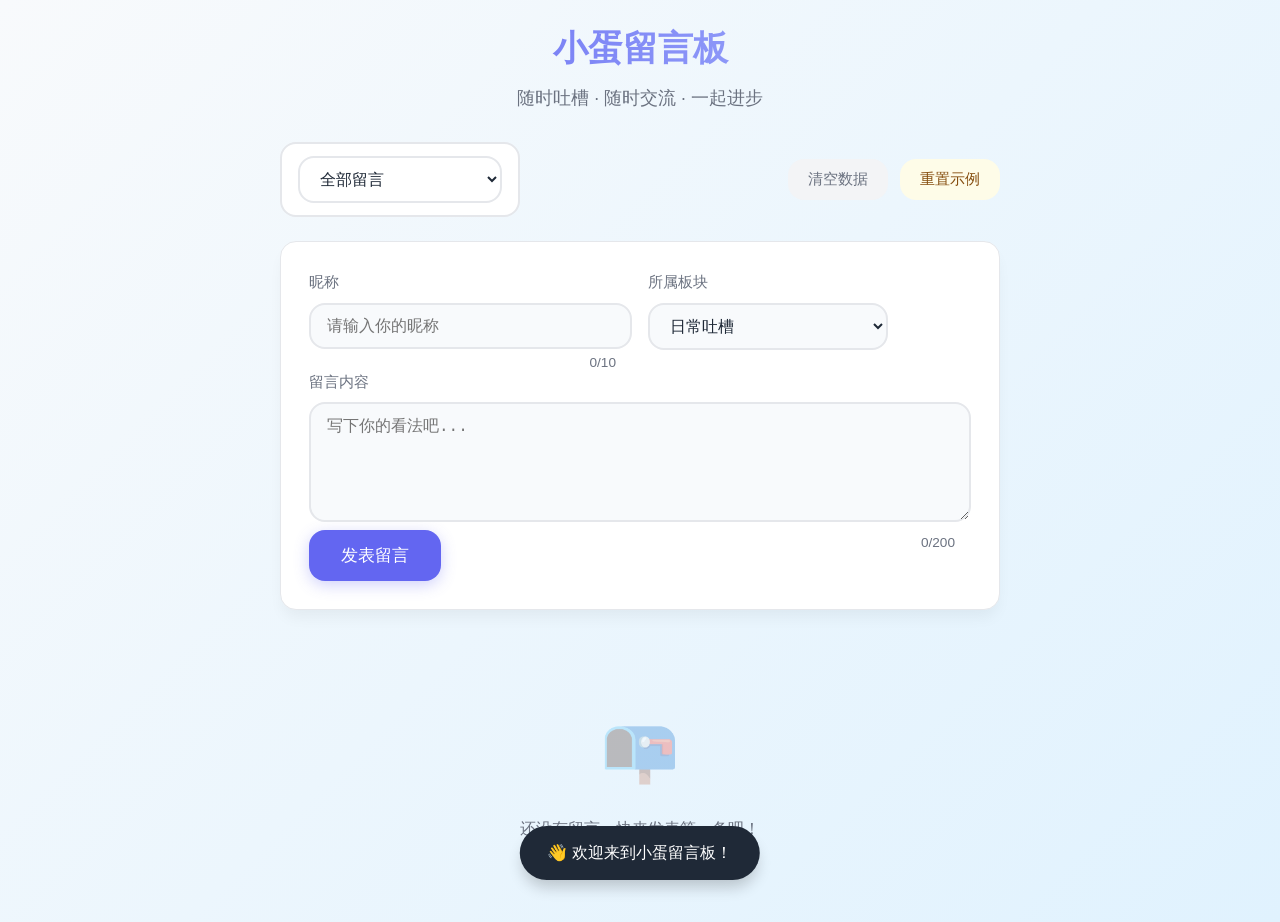
==== index.html @ 100689e5 "Add files via upload" ====
<!DOCTYPE html>
<html lang="zh-CN">
<head>
    <meta charset="UTF-8">
    <meta name="viewport" content="width=device-width, initial-scale=1.0">
    <title>小蛋留言板</title>
    <link rel="stylesheet" href="style.css">
</head>
<body>
    <div class="container">
        <header class="header">
            <h1>小蛋留言板</h1>
            <p class="header-subtitle">随时吐槽 · 随时交流 · 一起进步</p>
        </header>

        <div class="control-bar">
            <div class="section-select">
                <select id="section-select" class="section-select">
                    <option value="全部">全部留言</option>
                    <option value="日常吐槽">日常吐槽</option>
                    <option value="搞笑搞怪">搞笑搞怪</option>
                    <option value="求助问答">求助问答</option>
                    <option value="灵感脑洞">灵感脑洞</option>
                </select>
            </div>

            <div class="control-buttons">
                <button id="reset-btn" class="btn reset-btn">清空数据</button>
                <button id="reset-demo-btn" class="btn reset-demo-btn">重置示例</button>
            </div>
        </div>

        <div class="form-card">
            <form id="comment-form">
                <div class="form-row">
                    <div class="form-group">
                        <label for="nickname">昵称</label>
                        <input type="text" id="nickname" placeholder="请输入你的昵称" required>
                        <div class="char-count" id="nickname-count">0/10</div>
                    </div>

                    <div class="form-group">
                        <label for="section">所属板块</label>
                        <select id="section" class="section-select">
                            <option value="日常吐槽">日常吐槽</option>
                            <option value="搞笑搞怪">搞笑搞怪</option>
                            <option value="求助问答">求助问答</option>
                            <option value="灵感脑洞">灵感脑洞</option>
                        </select>
                    </div>
                </div>

                <div class="form-group full-width">
                    <label for="content">留言内容</label>
                    <textarea id="content" placeholder="写下你的看法吧..." rows="3" required></textarea>
                    <div class="char-count" id="content-count">0/200</div>
                </div>

                <button type="submit" class="btn submit-btn">发表留言</button>
            </form>
        </div>

        <div class="comments-list" id="comments-list"></div>

        <div class="empty-state" id="empty-state">
            <div class="empty-icon">📭</div>
            <p>还没有留言，快来发表第一条吧！</p>
        </div>
    </div>

    <script src="script.js"></script>
</body>
</html>
---- style.css ----
/* =============================================
   小蛋留言板 - 样式文件
   ============================================= */

:root {
    --primary-color: #6366f1;
    --primary-hover: #4f46e5;
    --text-color: #1f2937;
    --text-light: #6b7280;
    --bg-card: #ffffff;
    --bg-secondary: #f8fafc;
    --border-color: #e5e7eb;
    --success-color: #10b981;
    --danger-color: #ef4444;
    --radius: 16px;
    --transition: all 0.3s cubic-bezier(0.4, 0, 0.2, 1);
}

* {
    margin: 0;
    padding: 0;
    box-sizing: border-box;
}

body {
    font-family: 'Microsoft YaHei', -apple-system, BlinkMacSystemFont, 'Segoe UI', Roboto, sans-serif;
    background: linear-gradient(135deg, #f8fafc 0%, #e0f2fe 100%);
    color: var(--text-color);
    line-height: 1.6;
    padding: 20px 10px;
    min-height: 100vh;
}

.container {
    max-width: 720px;
    margin: 0 auto;
}

.header {
    text-align: center;
    margin-bottom: 30px;
}

.header h1 {
    font-size: 2.2rem;
    font-weight: 700;
    background: linear-gradient(90deg, var(--primary-color), #a5b4fc);
    -webkit-background-clip: text;
    -webkit-text-fill-color: transparent;
    margin-bottom: 8px;
}

.header-subtitle {
    color: var(--text-light);
    font-size: 1.1rem;
}

.control-bar {
    display: flex;
    justify-content: space-between;
    align-items: center;
    margin-bottom: 24px;
    flex-wrap: wrap;
    gap: 16px;
}

.section-select {
    padding: 12px 16px;
    font-size: 1rem;
    border-radius: var(--radius);
    border: 2px solid var(--border-color);
    background: var(--bg-card);
    color: var(--text-color);
    cursor: pointer;
    transition: var(--transition);
    width: 100%;
    max-width: 240px;
}

.section-select:hover {
    border-color: var(--primary-color);
}

.section-select:focus {
    outline: none;
    border-color: var(--primary-color);
    box-shadow: 0 0 0 3px rgba(99, 102, 241, 0.2);
}

.control-buttons {
    display: flex;
    gap: 12px;
}

.btn {
    padding: 10px 20px;
    border-radius: var(--radius);
    font-weight: 500;
    cursor: pointer;
    transition: var(--transition);
    font-size: 0.95rem;
    border: none;
    display: inline-flex;
    align-items: center;
    justify-content: center;
    gap: 6px;
}

.btn:hover {
    transform: translateY(-2px);
    box-shadow: 0 4px 12px rgba(0, 0, 0, 0.1);
}

.submit-btn {
    background: var(--primary-color);
    color: white;
    padding: 14px 32px;
    font-size: 1.05rem;
    box-shadow: 0 4px 15px rgba(99, 102, 241, 0.3);
}

.submit-btn:hover {
    background: var(--primary-hover);
}

.reset-btn {
    background: #f3f4f6;
    color: var(--text-light);
}

.reset-demo-btn {
    background: #fefce8;
    color: #854d0e;
}

.form-card {
    background: var(--bg-card);
    border-radius: var(--radius);
    padding: 28px;
    margin-bottom: 28px;
    box-shadow: 0 10px 15px -3px rgba(0, 0, 0, 0.05);
    border: 1px solid var(--border-color);
}

.form-row {
    display: flex;
    gap: 16px;
    margin-bottom: 20px;
    flex-wrap: wrap;
}

.form-group {
    flex: 1;
    min-width: 200px;
    position: relative;
}

.form-group label {
    display: block;
    margin-bottom: 8px;
    font-weight: 500;
    color: var(--text-light);
    font-size: 0.95rem;
}

.form-group input,
.form-group select,
.form-group textarea {
    width: 100%;
    padding: 12px 16px;
    border-radius: var(--radius);
    border: 2px solid var(--border-color);
    font-size: 1rem;
    transition: var(--transition);
    background: var(--bg-secondary);
}

.form-group input:focus,
.form-group select:focus,
.form-group textarea:focus {
    outline: none;
    border-color: var(--primary-color);
    box-shadow: 0 0 0 3px rgba(99, 102, 241, 0.2);
}

.form-group.full-width {
    flex: none;
    width: 100%;
}

.form-group.full-width textarea {
    resize: vertical;
    min-height: 120px;
}

.char-count {
    position: absolute;
    bottom: -24px;
    right: 16px;
    font-size: 0.85rem;
    color: var(--text-light);
    font-weight: 400;
}

.comments-list {
    display: flex;
    flex-direction: column;
    gap: 16px;
}

.comment-card {
    background: var(--bg-card);
    border-radius: var(--radius);
    padding: 20px;
    box-shadow: 0 4px 6px -1px rgba(0, 0, 0, 0.05);
    border: 1px solid var(--border-color);
    transition: var(--transition);
    position: relative;
}

.comment-card:hover {
    transform: translateY(-4px);
    box-shadow: 0 10px 15px -3px rgba(0, 0, 0, 0.1);
}

.comment-header {
    display: flex;
    align-items: center;
    gap: 12px;
    margin-bottom: 12px;
}

.avatar {
    width: 42px;
    height: 42px;
    border-radius: 50%;
    background: linear-gradient(135deg, var(--primary-color), #a5b4fc);
    display: flex;
    align-items: center;
    justify-content: center;
    color: white;
    font-size: 1.3rem;
    font-weight: bold;
    box-shadow: 0 2px 4px rgba(0, 0, 0, 0.1);
    flex-shrink: 0;
}

.comment-meta {
    flex: 1;
}

.comment-author {
    font-weight: 600;
    color: var(--text-color);
}

.comment-time {
    font-size: 0.8rem;
    color: var(--text-light);
}

.comment-section {
    font-size: 0.9rem;
    color: var(--text-light);
    margin-bottom: 12px;
}

.comment-content {
    font-size: 1.02rem;
    line-height: 1.7;
    color: var(--text-color);
    margin-bottom: 16px;
    white-space: pre-wrap;
}

.comment-actions {
    display: flex;
    align-items: center;
    gap: 20px;
}

.like-btn {
    display: flex;
    align-items: center;
    gap: 6px;
    background: none;
    border: none;
    color: #ef4444;
    font-size: 1rem;
    cursor: pointer;
    transition: var(--transition);
    padding: 6px 12px;
    border-radius: 9999px;
}

.like-btn:hover {
    background: #fee2e2;
}

.like-btn.liked {
    color: #ef4444;
    background: #fee2e2;
}

.like-count {
    font-weight: 600;
    font-size: 0.95rem;
}

.like-btn svg {
    width: 18px;
    height: 18px;
    fill: currentColor;
}

.empty-state {
    text-align: center;
    padding: 60px 20px;
    color: var(--text-light);
}

.empty-state .empty-icon {
    font-size: 4rem;
    margin-bottom: 16px;
    opacity: 0.3;
}

/* 响应式 */
@media (max-width: 640px) {
    .form-row {
        flex-direction: column;
        gap: 16px;
    }
    
    .form-group {
        flex: none;
        width: 100%;
    }
    
    .header h1 {
        font-size: 1.8rem;
    }
    
    .header-subtitle {
        font-size: 1rem;
    }
    
    .control-buttons {
        flex-direction: column;
        width: 100%;
        gap: 10px;
    }
    
    .btn {
        width: 100%;
        justify-content: center;
    }
}
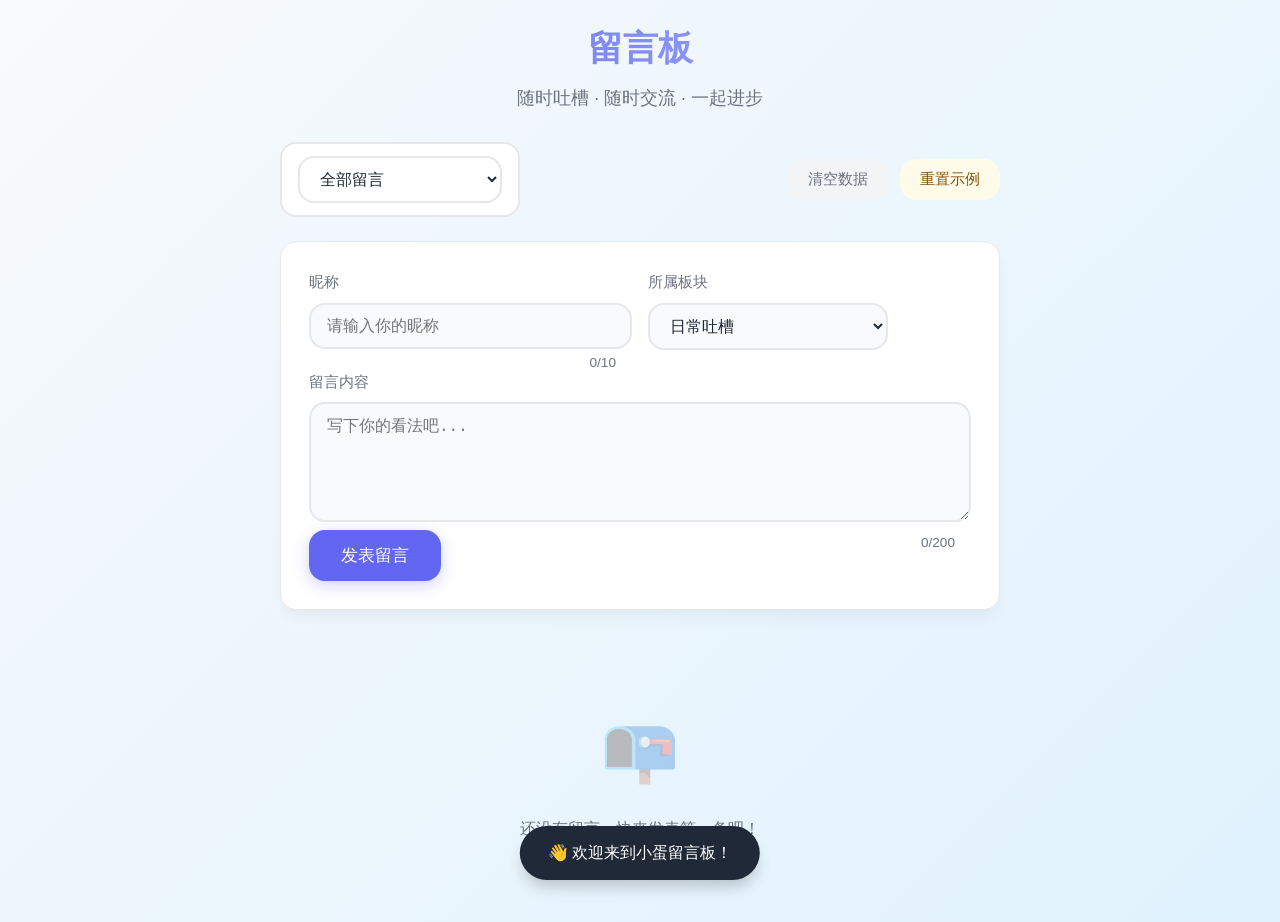
==== commit e80e63db: "Change title and header text to '留言板'" ====
--- a/index.html
+++ b/index.html
@@ -3,13 +3,13 @@
 <head>
     <meta charset="UTF-8">
     <meta name="viewport" content="width=device-width, initial-scale=1.0">
-    <title>小蛋留言板</title>
+    <title>留言板</title>
     <link rel="stylesheet" href="style.css">
 </head>
 <body>
     <div class="container">
         <header class="header">
-            <h1>小蛋留言板</h1>
+            <h1>留言板</h1>
             <p class="header-subtitle">随时吐槽 · 随时交流 · 一起进步</p>
         </header>
 
@@ -70,4 +70,4 @@
 
     <script src="script.js"></script>
 </body>
-</html>+</html>
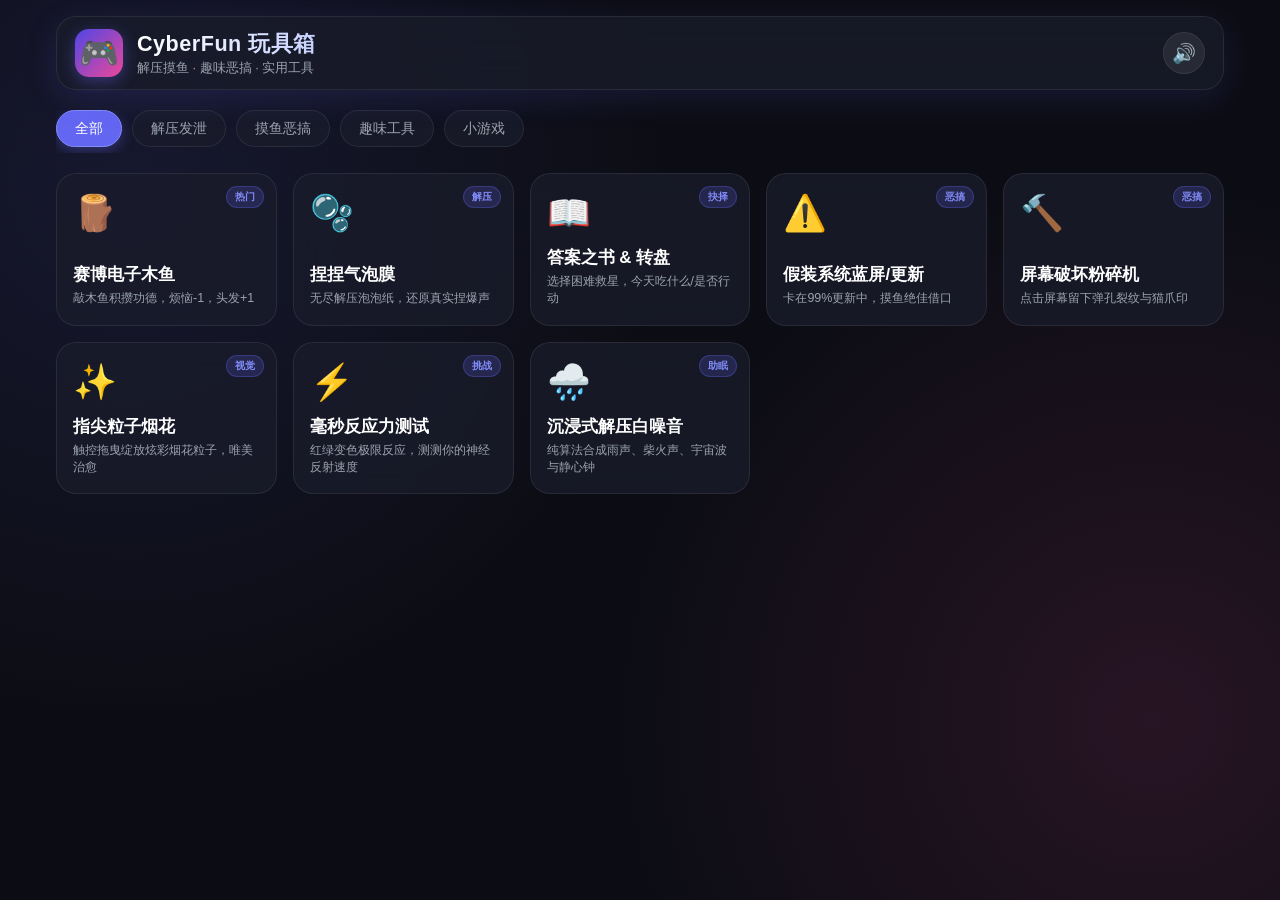
==== commit 58864a60: "Add files via upload" ====
--- a/index.html
+++ b/index.html
@@ -1,73 +1,140 @@
 <!DOCTYPE html>
 <html lang="zh-CN">
 <head>
-    <meta charset="UTF-8">
-    <meta name="viewport" content="width=device-width, initial-scale=1.0">
-    <title>留言板</title>
-    <link rel="stylesheet" href="style.css">
+  <meta charset="UTF-8">
+  <meta name="viewport" content="width=device-width, initial-scale=1.0, maximum-scale=1.0, user-scalable=no, viewport-fit=cover">
+  <title>CyberFun 趣味解压玩具箱</title>
+  <link rel="stylesheet" href="css/style.css">
+  <meta name="theme-color" content="#12131C">
+  <meta name="apple-mobile-web-app-capable" content="yes">
+  <meta name="apple-mobile-web-app-status-bar-style" content="black-translucent">
 </head>
 <body>
-    <div class="container">
-        <header class="header">
-            <h1>留言板</h1>
-            <p class="header-subtitle">随时吐槽 · 随时交流 · 一起进步</p>
-        </header>
+  <div id="app-container">
+    <!-- 主页导航视图 -->
+    <header class="app-header" id="main-header">
+      <div class="logo-area">
+        <div class="logo-icon">🎮</div>
+        <div>
+          <h1 class="app-title">CyberFun 玩具箱</h1>
+          <p class="app-subtitle">解压摸鱼 · 趣味恶搞 · 实用工具</p>
+        </div>
+      </div>
+      <div class="header-actions">
+        <button id="theme-sound-toggle" class="icon-btn" title="静音/开启音效">🔊</button>
+      </div>
+    </header>
 
-        <div class="control-bar">
-            <div class="section-select">
-                <select id="section-select" class="section-select">
-                    <option value="全部">全部留言</option>
-                    <option value="日常吐槽">日常吐槽</option>
-                    <option value="搞笑搞怪">搞笑搞怪</option>
-                    <option value="求助问答">求助问答</option>
-                    <option value="灵感脑洞">灵感脑洞</option>
-                </select>
-            </div>
+    <!-- 首页卡片列表 -->
+    <main class="main-content" id="home-view">
+      <div class="category-tabs">
+        <button class="tab-btn active" data-cat="all">全部</button>
+        <button class="tab-btn" data-cat="relax">解压发泄</button>
+        <button class="tab-btn" data-cat="prank">摸鱼恶搞</button>
+        <button class="tab-btn" data-cat="tools">趣味工具</button>
+        <button class="tab-btn" data-cat="game">小游戏</button>
+      </div>
 
-            <div class="control-buttons">
-                <button id="reset-btn" class="btn reset-btn">清空数据</button>
-                <button id="reset-demo-btn" class="btn reset-demo-btn">重置示例</button>
-            </div>
+      <div class="card-grid" id="tools-grid">
+        <!-- 1. 电子木鱼 -->
+        <div class="tool-card" data-app="muyu" data-cat="relax">
+          <div class="card-badge">热门</div>
+          <div class="card-icon muyu-icon">🪵</div>
+          <div class="card-info">
+            <h3 class="card-title">赛博电子木鱼</h3>
+            <p class="card-desc">敲木鱼积攒功德，烦恼-1，头发+1</p>
+          </div>
         </div>
 
-        <div class="form-card">
-            <form id="comment-form">
-                <div class="form-row">
-                    <div class="form-group">
-                        <label for="nickname">昵称</label>
-                        <input type="text" id="nickname" placeholder="请输入你的昵称" required>
-                        <div class="char-count" id="nickname-count">0/10</div>
-                    </div>
-
-                    <div class="form-group">
-                        <label for="section">所属板块</label>
-                        <select id="section" class="section-select">
-                            <option value="日常吐槽">日常吐槽</option>
-                            <option value="搞笑搞怪">搞笑搞怪</option>
-                            <option value="求助问答">求助问答</option>
-                            <option value="灵感脑洞">灵感脑洞</option>
-                        </select>
-                    </div>
-                </div>
-
-                <div class="form-group full-width">
-                    <label for="content">留言内容</label>
-                    <textarea id="content" placeholder="写下你的看法吧..." rows="3" required></textarea>
-                    <div class="char-count" id="content-count">0/200</div>
-                </div>
-
-                <button type="submit" class="btn submit-btn">发表留言</button>
-            </form>
+        <!-- 2. 赛博气泡膜 -->
+        <div class="tool-card" data-app="bubble" data-cat="relax">
+          <div class="card-badge">解压</div>
+          <div class="card-icon">🫧</div>
+          <div class="card-info">
+            <h3 class="card-title">捏捏气泡膜</h3>
+            <p class="card-desc">无尽解压泡泡纸，还原真实捏爆声</p>
+          </div>
         </div>
 
-        <div class="comments-list" id="comments-list"></div>
+        <!-- 3. 答案之书与命运转盘 -->
+        <div class="tool-card" data-app="answers" data-cat="tools">
+          <div class="card-badge">抉择</div>
+          <div class="card-icon">📖</div>
+          <div class="card-info">
+            <h3 class="card-title">答案之书 & 转盘</h3>
+            <p class="card-desc">选择困难救星，今天吃什么/是否行动</p>
+          </div>
+        </div>
 
-        <div class="empty-state" id="empty-state">
-            <div class="empty-icon">📭</div>
-            <p>还没有留言，快来发表第一条吧！</p>
+        <!-- 4. 假装系统升级/蓝屏 -->
+        <div class="tool-card" data-app="fakeupdate" data-cat="prank">
+          <div class="card-badge">恶搞</div>
+          <div class="card-icon">⚠️</div>
+          <div class="card-info">
+            <h3 class="card-title">假装系统蓝屏/更新</h3>
+            <p class="card-desc">卡在99%更新中，摸鱼绝佳借口</p>
+          </div>
         </div>
+
+        <!-- 5. 屏幕碎屏恶搞 -->
+        <div class="tool-card" data-app="cracked" data-cat="prank">
+          <div class="card-badge">恶搞</div>
+          <div class="card-icon">🔨</div>
+          <div class="card-info">
+            <h3 class="card-title">屏幕破坏粉碎机</h3>
+            <p class="card-desc">点击屏幕留下弹孔裂纹与猫爪印</p>
+          </div>
+        </div>
+
+        <!-- 6. 指尖流光烟花 -->
+        <div class="tool-card" data-app="fireworks" data-cat="relax">
+          <div class="card-badge">视觉</div>
+          <div class="card-icon">✨</div>
+          <div class="card-info">
+            <h3 class="card-title">指尖粒子烟花</h3>
+            <p class="card-desc">触控拖曳绽放炫彩烟花粒子，唯美治愈</p>
+          </div>
+        </div>
+
+        <!-- 7. 反应力挑战 -->
+        <div class="tool-card" data-app="reaction" data-cat="game">
+          <div class="card-badge">挑战</div>
+          <div class="card-icon">⚡</div>
+          <div class="card-info">
+            <h3 class="card-title">毫秒反应力测试</h3>
+            <p class="card-desc">红绿变色极限反应，测测你的神经反射速度</p>
+          </div>
+        </div>
+
+        <!-- 8. 白噪音与发呆钟 -->
+        <div class="tool-card" data-app="whitenoise" data-cat="relax">
+          <div class="card-badge">助眠</div>
+          <div class="card-icon">🌧️</div>
+          <div class="card-info">
+            <h3 class="card-title">沉浸式解压白噪音</h3>
+            <p class="card-desc">纯算法合成雨声、柴火声、宇宙波与静心钟</p>
+          </div>
+        </div>
+      </div>
+    </main>
+
+    <!-- 各独立小程序视图容器 (Modal / Page) -->
+    <div id="sub-app-view" class="sub-app-view hidden">
+      <!-- 统一顶部导航栏 -->
+      <nav class="sub-nav">
+        <button id="btn-back" class="nav-back-btn">
+          <span class="back-arrow">‹</span> 返回
+        </button>
+        <h2 id="sub-title" class="sub-title">小程序名称</h2>
+        <div class="sub-actions" id="sub-actions"></div>
+      </nav>
+
+      <!-- 小程序实际内容区域 -->
+      <div class="sub-content" id="sub-container"></div>
     </div>
+  </div>
 
-    <script src="script.js"></script>
+  <script src="js/audio.js"></script>
+  <script src="js/app.js"></script>
 </body>
 </html>
--- a/css/style.css
+++ b/css/style.css
@@ -0,0 +1,999 @@
+/* ===================================================
+   CyberFun 全局样式与现代化响应式设计 (Mobile & Desktop)
+   =================================================== */
+
+:root {
+  --bg-main: #0c0d14;
+  --bg-card: rgba(26, 28, 43, 0.75);
+  --bg-card-hover: rgba(38, 41, 64, 0.85);
+  --card-border: rgba(255, 255, 255, 0.08);
+  --primary: #6366f1;
+  --primary-light: #818cf8;
+  --accent: #ec4899;
+  --accent-cyan: #06b6d4;
+  --accent-green: #10b981;
+  --accent-yellow: #f59e0b;
+  --text-main: #f3f4f6;
+  --text-muted: #9ca3af;
+  --radius-lg: 20px;
+  --radius-md: 14px;
+  --radius-sm: 8px;
+  --shadow-glow: 0 8px 32px 0 rgba(99, 102, 241, 0.15);
+  --font-family: -apple-system, BlinkMacSystemFont, "Segoe UI", Roboto, "Helvetica Neue", Arial, sans-serif;
+  --safe-top: env(safe-area-inset-top, 0px);
+  --safe-bottom: env(safe-area-inset-bottom, 0px);
+}
+
+* {
+  margin: 0;
+  padding: 0;
+  box-sizing: border-box;
+  -webkit-tap-highlight-color: transparent;
+  user-select: none;
+}
+
+body {
+  font-family: var(--font-family);
+  background-color: var(--bg-main);
+  color: var(--text-main);
+  min-height: 100vh;
+  min-height: 100dvh;
+  overflow-x: hidden;
+  background-image: 
+    radial-gradient(circle at 10% 20%, rgba(99, 102, 241, 0.12) 0%, transparent 40%),
+    radial-gradient(circle at 90% 80%, rgba(236, 72, 153, 0.12) 0%, transparent 40%);
+  background-attachment: fixed;
+}
+
+/* 容器布局 */
+#app-container {
+  display: flex;
+  flex-direction: column;
+  min-height: 100vh;
+  min-height: 100dvh;
+  max-width: 1200px;
+  margin: 0 auto;
+  padding: calc(var(--safe-top) + 16px) 16px calc(var(--safe-bottom) + 24px) 16px;
+}
+
+/* 顶部导航 Header */
+.app-header {
+  display: flex;
+  justify-content: space-between;
+  align-items: center;
+  margin-bottom: 20px;
+  padding: 12px 18px;
+  background: var(--bg-card);
+  backdrop-filter: blur(16px);
+  -webkit-backdrop-filter: blur(16px);
+  border: 1px solid var(--card-border);
+  border-radius: var(--radius-lg);
+  box-shadow: var(--shadow-glow);
+}
+
+.logo-area {
+  display: flex;
+  align-items: center;
+  gap: 14px;
+}
+
+.logo-icon {
+  font-size: 2rem;
+  background: linear-gradient(135deg, #4f46e5, #ec4899);
+  width: 48px;
+  height: 48px;
+  border-radius: var(--radius-md);
+  display: flex;
+  align-items: center;
+  justify-content: center;
+  box-shadow: 0 4px 15px rgba(99, 102, 241, 0.4);
+}
+
+.app-title {
+  font-size: 1.35rem;
+  font-weight: 700;
+  background: linear-gradient(to right, #ffffff, #c7d2fe);
+  -webkit-background-clip: text;
+  -webkit-text-fill-color: transparent;
+  letter-spacing: 0.5px;
+}
+
+.app-subtitle {
+  font-size: 0.8rem;
+  color: var(--text-muted);
+  margin-top: 2px;
+}
+
+.icon-btn {
+  background: rgba(255, 255, 255, 0.08);
+  border: 1px solid var(--card-border);
+  color: var(--text-main);
+  font-size: 1.2rem;
+  width: 42px;
+  height: 42px;
+  border-radius: 50%;
+  cursor: pointer;
+  display: flex;
+  align-items: center;
+  justify-content: center;
+  transition: all 0.2s ease;
+}
+
+.icon-btn:active {
+  transform: scale(0.92);
+  background: rgba(255, 255, 255, 0.15);
+}
+
+/* 分类标签栏 */
+.category-tabs {
+  display: flex;
+  gap: 10px;
+  margin-bottom: 20px;
+  overflow-x: auto;
+  padding-bottom: 6px;
+  scrollbar-width: none;
+}
+.category-tabs::-webkit-scrollbar {
+  display: none;
+}
+
+.tab-btn {
+  padding: 8px 18px;
+  background: var(--bg-card);
+  border: 1px solid var(--card-border);
+  border-radius: 20px;
+  color: var(--text-muted);
+  font-size: 0.9rem;
+  font-weight: 500;
+  cursor: pointer;
+  white-space: nowrap;
+  transition: all 0.25s ease;
+}
+
+.tab-btn.active, .tab-btn:hover {
+  background: var(--primary);
+  color: #fff;
+  border-color: var(--primary-light);
+  box-shadow: 0 4px 14px rgba(99, 102, 241, 0.35);
+}
+
+/* 首页卡片网格 */
+.card-grid {
+  display: grid;
+  grid-template-columns: repeat(auto-fill, minmax(220px, 1fr));
+  gap: 16px;
+}
+
+@media (max-width: 480px) {
+  .card-grid {
+    grid-template-columns: repeat(2, 1fr);
+    gap: 12px;
+  }
+}
+
+.tool-card {
+  position: relative;
+  background: var(--bg-card);
+  backdrop-filter: blur(12px);
+  -webkit-backdrop-filter: blur(12px);
+  border: 1px solid var(--card-border);
+  border-radius: var(--radius-lg);
+  padding: 18px 16px;
+  cursor: pointer;
+  transition: all 0.3s cubic-bezier(0.2, 0.8, 0.2, 1);
+  display: flex;
+  flex-direction: column;
+  justify-content: space-between;
+  min-height: 140px;
+  overflow: hidden;
+}
+
+.tool-card:hover {
+  transform: translateY(-4px);
+  background: var(--bg-card-hover);
+  border-color: rgba(99, 102, 241, 0.4);
+  box-shadow: 0 10px 25px rgba(0, 0, 0, 0.3), 0 0 20px rgba(99, 102, 241, 0.2);
+}
+
+.tool-card:active {
+  transform: scale(0.96);
+}
+
+.card-badge {
+  position: absolute;
+  top: 12px;
+  right: 12px;
+  font-size: 0.65rem;
+  padding: 3px 8px;
+  border-radius: 12px;
+  background: rgba(99, 102, 241, 0.2);
+  color: var(--primary-light);
+  border: 1px solid rgba(99, 102, 241, 0.3);
+  font-weight: 600;
+}
+
+.card-icon {
+  font-size: 2.2rem;
+  margin-bottom: 12px;
+  transition: transform 0.3s cubic-bezier(0.34, 1.56, 0.64, 1);
+}
+
+.tool-card:hover .card-icon {
+  transform: scale(1.18) rotate(6deg);
+}
+
+.card-title {
+  font-size: 1.05rem;
+  font-weight: 600;
+  margin-bottom: 4px;
+  color: #ffffff;
+}
+
+.card-desc {
+  font-size: 0.78rem;
+  color: var(--text-muted);
+  line-height: 1.35;
+  display: -webkit-box;
+  -webkit-line-clamp: 2;
+  -webkit-box-orient: vertical;
+  overflow: hidden;
+}
+
+/* ===================================================
+   子应用全屏/模态视图框架
+   =================================================== */
+.sub-app-view {
+  position: fixed;
+  inset: 0;
+  z-index: 100;
+  background: var(--bg-main);
+  display: flex;
+  flex-direction: column;
+  animation: slideUp 0.3s cubic-bezier(0.16, 1, 0.3, 1);
+  overflow: hidden;
+}
+
+.sub-app-view.hidden {
+  display: none;
+}
+
+@keyframes slideUp {
+  from { transform: translateY(40px); opacity: 0; }
+  to { transform: translateY(0); opacity: 1; }
+}
+
+.sub-nav {
+  display: flex;
+  align-items: center;
+  justify-content: space-between;
+  padding: calc(var(--safe-top) + 12px) 16px 12px 16px;
+  background: rgba(18, 19, 28, 0.88);
+  backdrop-filter: blur(20px);
+  -webkit-backdrop-filter: blur(20px);
+  border-bottom: 1px solid var(--card-border);
+  z-index: 10;
+}
+
+.nav-back-btn {
+  display: flex;
+  align-items: center;
+  gap: 4px;
+  background: rgba(255, 255, 255, 0.08);
+  border: 1px solid var(--card-border);
+  color: var(--text-main);
+  padding: 6px 14px;
+  border-radius: 20px;
+  font-size: 0.9rem;
+  cursor: pointer;
+  transition: all 0.2s;
+}
+
+.nav-back-btn:active {
+  transform: scale(0.92);
+  background: rgba(255, 255, 255, 0.15);
+}
+
+.back-arrow {
+  font-size: 1.2rem;
+  line-height: 1;
+}
+
+.sub-title {
+  font-size: 1.1rem;
+  font-weight: 600;
+  color: #fff;
+  text-align: center;
+  flex: 1;
+  margin: 0 10px;
+  white-space: nowrap;
+  overflow: hidden;
+  text-overflow: ellipsis;
+}
+
+.sub-actions {
+  display: flex;
+  gap: 8px;
+}
+
+.sub-content {
+  flex: 1;
+  overflow-y: auto;
+  overflow-x: hidden;
+  display: flex;
+  flex-direction: column;
+  align-items: center;
+  justify-content: center;
+  position: relative;
+  padding: 16px;
+}
+
+/* ===================================================
+   具体小程序样式
+   =================================================== */
+
+/* 1. 电子木鱼 */
+.muyu-box {
+  display: flex;
+  flex-direction: column;
+  align-items: center;
+  justify-content: center;
+  width: 100%;
+  max-width: 450px;
+  gap: 24px;
+  text-align: center;
+}
+
+.merit-counter {
+  font-size: 1.4rem;
+  font-weight: 600;
+  color: var(--text-muted);
+}
+.merit-counter span {
+  font-size: 2.2rem;
+  font-weight: 800;
+  color: var(--accent-yellow);
+  text-shadow: 0 0 15px rgba(245, 158, 11, 0.4);
+}
+
+.muyu-trigger {
+  position: relative;
+  width: 220px;
+  height: 220px;
+  cursor: pointer;
+  display: flex;
+  align-items: center;
+  justify-content: center;
+  background: radial-gradient(circle at 35% 35%, #383129, #1a1612);
+  border-radius: 50%;
+  box-shadow: 
+    0 15px 35px rgba(0, 0, 0, 0.6),
+    inset 0 4px 10px rgba(255, 255, 255, 0.15),
+    inset 0 -6px 15px rgba(0, 0, 0, 0.8);
+  border: 4px solid #4a3e31;
+  transition: transform 0.08s ease-out;
+  touch-action: manipulation;
+}
+
+.muyu-trigger:active, .muyu-trigger.knocked {
+  transform: scale(0.92);
+}
+
+.muyu-svg {
+  width: 130px;
+  height: 130px;
+  fill: #d4af37;
+  filter: drop-shadow(0 4px 8px rgba(0,0,0,0.5));
+}
+
+.float-text {
+  position: absolute;
+  font-size: 1.3rem;
+  font-weight: 700;
+  color: #ffd700;
+  text-shadow: 0 2px 8px rgba(0, 0, 0, 0.8), 0 0 12px rgba(255, 215, 0, 0.6);
+  pointer-events: none;
+  animation: floatUpFade 0.85s ease-out forwards;
+  z-index: 20;
+}
+
+@keyframes floatUpFade {
+  0% { transform: translateY(0) scale(0.8); opacity: 0; }
+  20% { transform: translateY(-20px) scale(1.15); opacity: 1; }
+  100% { transform: translateY(-90px) scale(1); opacity: 0; }
+}
+
+.muyu-controls {
+  display: flex;
+  flex-wrap: wrap;
+  gap: 10px;
+  justify-content: center;
+  width: 100%;
+}
+
+.muyu-mode-btn {
+  padding: 8px 16px;
+  border-radius: 20px;
+  background: rgba(255, 255, 255, 0.08);
+  border: 1px solid var(--card-border);
+  color: #fff;
+  font-size: 0.85rem;
+  cursor: pointer;
+  transition: 0.2s;
+}
+
+.muyu-mode-btn.active {
+  background: var(--accent-yellow);
+  color: #12131C;
+  font-weight: 700;
+}
+
+/* 2. 气泡膜 */
+.bubble-container {
+  display: flex;
+  flex-direction: column;
+  align-items: center;
+  width: 100%;
+  max-width: 500px;
+  height: 100%;
+}
+
+.bubble-stats {
+  margin-bottom: 12px;
+  font-size: 0.95rem;
+  color: var(--text-muted);
+}
+.bubble-stats b {
+  color: var(--accent-cyan);
+}
+
+.bubble-grid {
+  display: grid;
+  grid-template-columns: repeat(6, 1fr);
+  gap: 12px;
+  padding: 16px;
+  background: rgba(255, 255, 255, 0.03);
+  border: 1px solid var(--card-border);
+  border-radius: var(--radius-lg);
+  width: 100%;
+  overflow-y: auto;
+  max-height: 60vh;
+}
+
+.bubble-item {
+  aspect-ratio: 1 / 1;
+  background: radial-gradient(circle at 30% 30%, rgba(255, 255, 255, 0.4), rgba(6, 182, 212, 0.2) 60%, rgba(0, 0, 0, 0.4));
+  border-radius: 50%;
+  box-shadow: 
+    0 4px 10px rgba(0, 0, 0, 0.3),
+    inset 0 3px 6px rgba(255, 255, 255, 0.4),
+    inset 0 -3px 6px rgba(0, 0, 0, 0.5);
+  cursor: pointer;
+  transition: all 0.1s ease;
+  position: relative;
+  touch-action: manipulation;
+}
+
+.bubble-item:active {
+  transform: scale(0.9);
+}
+
+.bubble-item.popped {
+  background: radial-gradient(circle at 50% 50%, rgba(0,0,0,0.4), rgba(255, 255, 255, 0.05));
+  box-shadow: inset 0 2px 5px rgba(0, 0, 0, 0.8);
+  transform: scale(0.85);
+  opacity: 0.45;
+}
+
+.bubble-item.popped::after {
+  content: '💥';
+  position: absolute;
+  inset: 0;
+  display: flex;
+  align-items: center;
+  justify-content: center;
+  font-size: 0.8rem;
+  opacity: 0.6;
+}
+
+/* 3. 答案之书 & 转盘 */
+.answers-container {
+  width: 100%;
+  max-width: 480px;
+  display: flex;
+  flex-direction: column;
+  align-items: center;
+  gap: 20px;
+}
+
+.answer-mode-toggle {
+  display: flex;
+  background: rgba(255, 255, 255, 0.08);
+  padding: 4px;
+  border-radius: 25px;
+  gap: 4px;
+}
+
+.mode-btn {
+  padding: 6px 20px;
+  border-radius: 20px;
+  border: none;
+  background: transparent;
+  color: var(--text-muted);
+  font-size: 0.9rem;
+  cursor: pointer;
+  transition: 0.2s;
+}
+
+.mode-btn.active {
+  background: var(--primary);
+  color: #fff;
+  font-weight: 600;
+}
+
+.book-card {
+  width: 280px;
+  height: 380px;
+  background: linear-gradient(145deg, #1e1b4b, #312e81);
+  border: 3px solid #d4af37;
+  border-radius: 16px;
+  box-shadow: 0 15px 35px rgba(0, 0, 0, 0.6), inset 0 0 20px rgba(212, 175, 55, 0.2);
+  display: flex;
+  flex-direction: column;
+  align-items: center;
+  justify-content: center;
+  padding: 24px;
+  text-align: center;
+  cursor: pointer;
+  perspective: 1000px;
+  transition: transform 0.4s cubic-bezier(0.34, 1.56, 0.64, 1);
+}
+
+.book-card:hover {
+  transform: translateY(-5px) scale(1.02);
+}
+
+.book-tip {
+  font-size: 0.85rem;
+  color: #e0e7ff;
+  margin-bottom: 20px;
+}
+
+.book-result {
+  font-size: 1.8rem;
+  font-weight: 800;
+  color: #fef08a;
+  text-shadow: 0 0 15px rgba(254, 240, 138, 0.5);
+  line-height: 1.4;
+}
+
+/* 转盘模式 */
+.wheel-wrapper {
+  position: relative;
+  width: 280px;
+  height: 280px;
+}
+
+#wheel-canvas {
+  width: 100%;
+  height: 100%;
+  border-radius: 50%;
+  box-shadow: 0 8px 25px rgba(0, 0, 0, 0.6);
+}
+
+.wheel-pointer {
+  position: absolute;
+  top: 50%;
+  left: 50%;
+  transform: translate(-50%, -50%);
+  width: 50px;
+  height: 50px;
+  background: #f59e0b;
+  border: 3px solid #fff;
+  border-radius: 50%;
+  cursor: pointer;
+  display: flex;
+  align-items: center;
+  justify-content: center;
+  font-weight: 800;
+  font-size: 0.9rem;
+  color: #12131C;
+  box-shadow: 0 4px 10px rgba(0, 0, 0, 0.4);
+  z-index: 10;
+}
+
+.wheel-pointer::before {
+  content: '';
+  position: absolute;
+  top: -14px;
+  left: 50%;
+  transform: translateX(-50%);
+  border-left: 10px solid transparent;
+  border-right: 10px solid transparent;
+  border-bottom: 16px solid #f59e0b;
+}
+
+/* 4. 黑客模拟器 */
+.hacker-box {
+  width: 100%;
+  height: 100%;
+  background: #020b05;
+  color: #00ff66;
+  font-family: "Courier New", Courier, monospace;
+  padding: 16px;
+  border-radius: var(--radius-md);
+  box-shadow: inset 0 0 20px rgba(0, 255, 102, 0.15);
+  display: flex;
+  flex-direction: column;
+  overflow: hidden;
+  position: relative;
+}
+
+.hacker-tip {
+  font-size: 0.8rem;
+  color: rgba(0, 255, 102, 0.6);
+  border-bottom: 1px dashed rgba(0, 255, 102, 0.3);
+  padding-bottom: 8px;
+  margin-bottom: 12px;
+}
+
+.hacker-terminal {
+  flex: 1;
+  overflow-y: auto;
+  font-size: 0.95rem;
+  line-height: 1.45;
+  white-space: pre-wrap;
+  word-break: break-all;
+  user-select: text;
+}
+
+.cursor {
+  display: inline-block;
+  width: 8px;
+  height: 16px;
+  background: #00ff66;
+  vertical-align: middle;
+  animation: blink 0.8s infinite;
+}
+
+@keyframes blink {
+  50% { opacity: 0; }
+}
+
+.hacker-mobile-pad {
+  margin-top: 12px;
+  display: flex;
+  gap: 8px;
+}
+
+.hacker-tap-btn {
+  flex: 1;
+  padding: 12px;
+  background: rgba(0, 255, 102, 0.15);
+  border: 1px solid #00ff66;
+  color: #00ff66;
+  border-radius: var(--radius-sm);
+  font-weight: 700;
+  font-size: 1rem;
+  cursor: pointer;
+}
+
+/* 5. 假装系统升级 / 蓝屏 */
+.fake-options {
+  display: flex;
+  flex-direction: column;
+  gap: 16px;
+  width: 100%;
+  max-width: 400px;
+}
+
+.fake-fullscreen-view {
+  position: fixed;
+  inset: 0;
+  z-index: 999;
+  cursor: none;
+  display: flex;
+  flex-direction: column;
+  align-items: center;
+  justify-content: center;
+}
+
+/* Windows 升级样式 */
+.fake-win-update {
+  background: #005a9e;
+  color: #fff;
+  font-family: "Segoe UI", sans-serif;
+  text-align: center;
+}
+
+.win-spinner {
+  width: 60px;
+  height: 60px;
+  border: 5px solid rgba(255, 255, 255, 0.2);
+  border-top-color: #fff;
+  border-radius: 50%;
+  animation: spin 1.2s cubic-bezier(0.5, 0, 0.5, 1) infinite;
+  margin-bottom: 24px;
+}
+
+@keyframes spin {
+  to { transform: rotate(360deg); }
+}
+
+/* 蓝屏 BSOD */
+.fake-bsod {
+  background: #0078d7;
+  color: #fff;
+  font-family: "Segoe UI", sans-serif;
+  padding: 10vw;
+  align-items: flex-start;
+  justify-content: center;
+}
+
+.bsod-face {
+  font-size: 5rem;
+  margin-bottom: 20px;
+}
+
+.bsod-title {
+  font-size: 1.8rem;
+  margin-bottom: 16px;
+  font-weight: 300;
+}
+
+.bsod-desc {
+  font-size: 1.1rem;
+  line-height: 1.5;
+  margin-bottom: 24px;
+}
+
+/* 6. 魔性文案生成器 */
+.texts-wrapper {
+  width: 100%;
+  max-width: 540px;
+  display: flex;
+  flex-direction: column;
+  gap: 16px;
+}
+
+.text-type-nav {
+  display: flex;
+  gap: 8px;
+  overflow-x: auto;
+  padding-bottom: 4px;
+}
+
+.text-card {
+  background: var(--bg-card);
+  border: 1px solid var(--card-border);
+  border-radius: var(--radius-md);
+  padding: 20px;
+  min-height: 180px;
+  display: flex;
+  flex-direction: column;
+  justify-content: space-between;
+}
+
+.generated-text-content {
+  font-size: 1.05rem;
+  line-height: 1.6;
+  color: #fff;
+  user-select: text;
+  white-space: pre-wrap;
+}
+
+.text-card-actions {
+  display: flex;
+  justify-content: flex-end;
+  gap: 10px;
+  margin-top: 16px;
+}
+
+.primary-btn {
+  background: var(--primary);
+  color: #fff;
+  border: none;
+  padding: 10px 20px;
+  border-radius: 20px;
+  font-size: 0.95rem;
+  font-weight: 600;
+  cursor: pointer;
+  display: flex;
+  align-items: center;
+  gap: 6px;
+  transition: 0.2s;
+}
+
+.primary-btn:active {
+  transform: scale(0.95);
+}
+
+.secondary-btn {
+  background: rgba(255, 255, 255, 0.08);
+  border: 1px solid var(--card-border);
+  color: #fff;
+  padding: 10px 18px;
+  border-radius: 20px;
+  font-size: 0.95rem;
+  cursor: pointer;
+}
+
+/* 7. 屏幕破坏模拟器 */
+.cracked-canvas-container {
+  position: absolute;
+  inset: 0;
+  touch-action: none;
+}
+
+#cracked-canvas {
+  width: 100%;
+  height: 100%;
+  cursor: crosshair;
+}
+
+.cracked-hud {
+  position: absolute;
+  bottom: 24px;
+  display: flex;
+  gap: 10px;
+  background: rgba(18, 19, 28, 0.8);
+  backdrop-filter: blur(10px);
+  padding: 8px 16px;
+  border-radius: 30px;
+  border: 1px solid var(--card-border);
+  z-index: 10;
+}
+
+.tool-select-btn {
+  padding: 6px 14px;
+  border-radius: 16px;
+  background: transparent;
+  border: none;
+  color: var(--text-muted);
+  cursor: pointer;
+  font-size: 0.9rem;
+}
+
+.tool-select-btn.active {
+  background: var(--primary);
+  color: #fff;
+}
+
+/* 8. 烟花粒子画布 */
+.fireworks-container {
+  position: absolute;
+  inset: 0;
+  touch-action: none;
+  background: #05050a;
+}
+
+#fireworks-canvas {
+  width: 100%;
+  height: 100%;
+}
+
+.fireworks-tip {
+  position: absolute;
+  top: 16px;
+  color: rgba(255, 255, 255, 0.5);
+  font-size: 0.85rem;
+  pointer-events: none;
+}
+
+/* 9. 反应力测试 */
+.reaction-box {
+  width: 100%;
+  height: 100%;
+  max-width: 500px;
+  max-height: 450px;
+  border-radius: var(--radius-lg);
+  display: flex;
+  flex-direction: column;
+  align-items: center;
+  justify-content: center;
+  padding: 24px;
+  text-align: center;
+  cursor: pointer;
+  transition: background 0.15s ease;
+  touch-action: manipulation;
+}
+
+.reaction-box.idle {
+  background: #3b82f6;
+}
+
+.reaction-box.waiting {
+  background: #ef4444;
+}
+
+.reaction-box.ready {
+  background: #10b981;
+}
+
+.reaction-box.early {
+  background: #f59e0b;
+}
+
+.reaction-icon {
+  font-size: 3.5rem;
+  margin-bottom: 16px;
+}
+
+.reaction-title {
+  font-size: 1.8rem;
+  font-weight: 800;
+  margin-bottom: 8px;
+}
+
+.reaction-desc {
+  font-size: 1rem;
+  opacity: 0.9;
+}
+
+/* 10. 白噪音 */
+.whitenoise-wrapper {
+  width: 100%;
+  max-width: 480px;
+  display: flex;
+  flex-direction: column;
+  gap: 16px;
+}
+
+.noise-channel {
+  background: var(--bg-card);
+  border: 1px solid var(--card-border);
+  border-radius: var(--radius-md);
+  padding: 16px;
+  display: flex;
+  align-items: center;
+  gap: 16px;
+}
+
+.channel-icon {
+  font-size: 1.8rem;
+  width: 45px;
+  height: 45px;
+  background: rgba(255, 255, 255, 0.05);
+  border-radius: 50%;
+  display: flex;
+  align-items: center;
+  justify-content: center;
+}
+
+.channel-info {
+  flex: 1;
+}
+
+.channel-title {
+  font-size: 1rem;
+  font-weight: 600;
+  margin-bottom: 6px;
+}
+
+.noise-slider {
+  width: 100%;
+  accent-color: var(--primary);
+}
+
+/* 吐司提示框 Toast */
+.toast-msg {
+  position: fixed;
+  bottom: calc(var(--safe-bottom) + 30px);
+  left: 50%;
+  transform: translateX(-50%) translateY(20px);
+  background: rgba(30, 32, 48, 0.95);
+  color: #fff;
+  padding: 10px 24px;
+  border-radius: 25px;
+  font-size: 0.9rem;
+  box-shadow: 0 8px 24px rgba(0, 0, 0, 0.4);
+  border: 1px solid rgba(255, 255, 255, 0.15);
+  opacity: 0;
+  pointer-events: none;
+  transition: all 0.3s cubic-bezier(0.16, 1, 0.3, 1);
+  z-index: 9999;
+}
+
+.toast-msg.show {
+  transform: translateX(-50%) translateY(0);
+  opacity: 1;
+}
